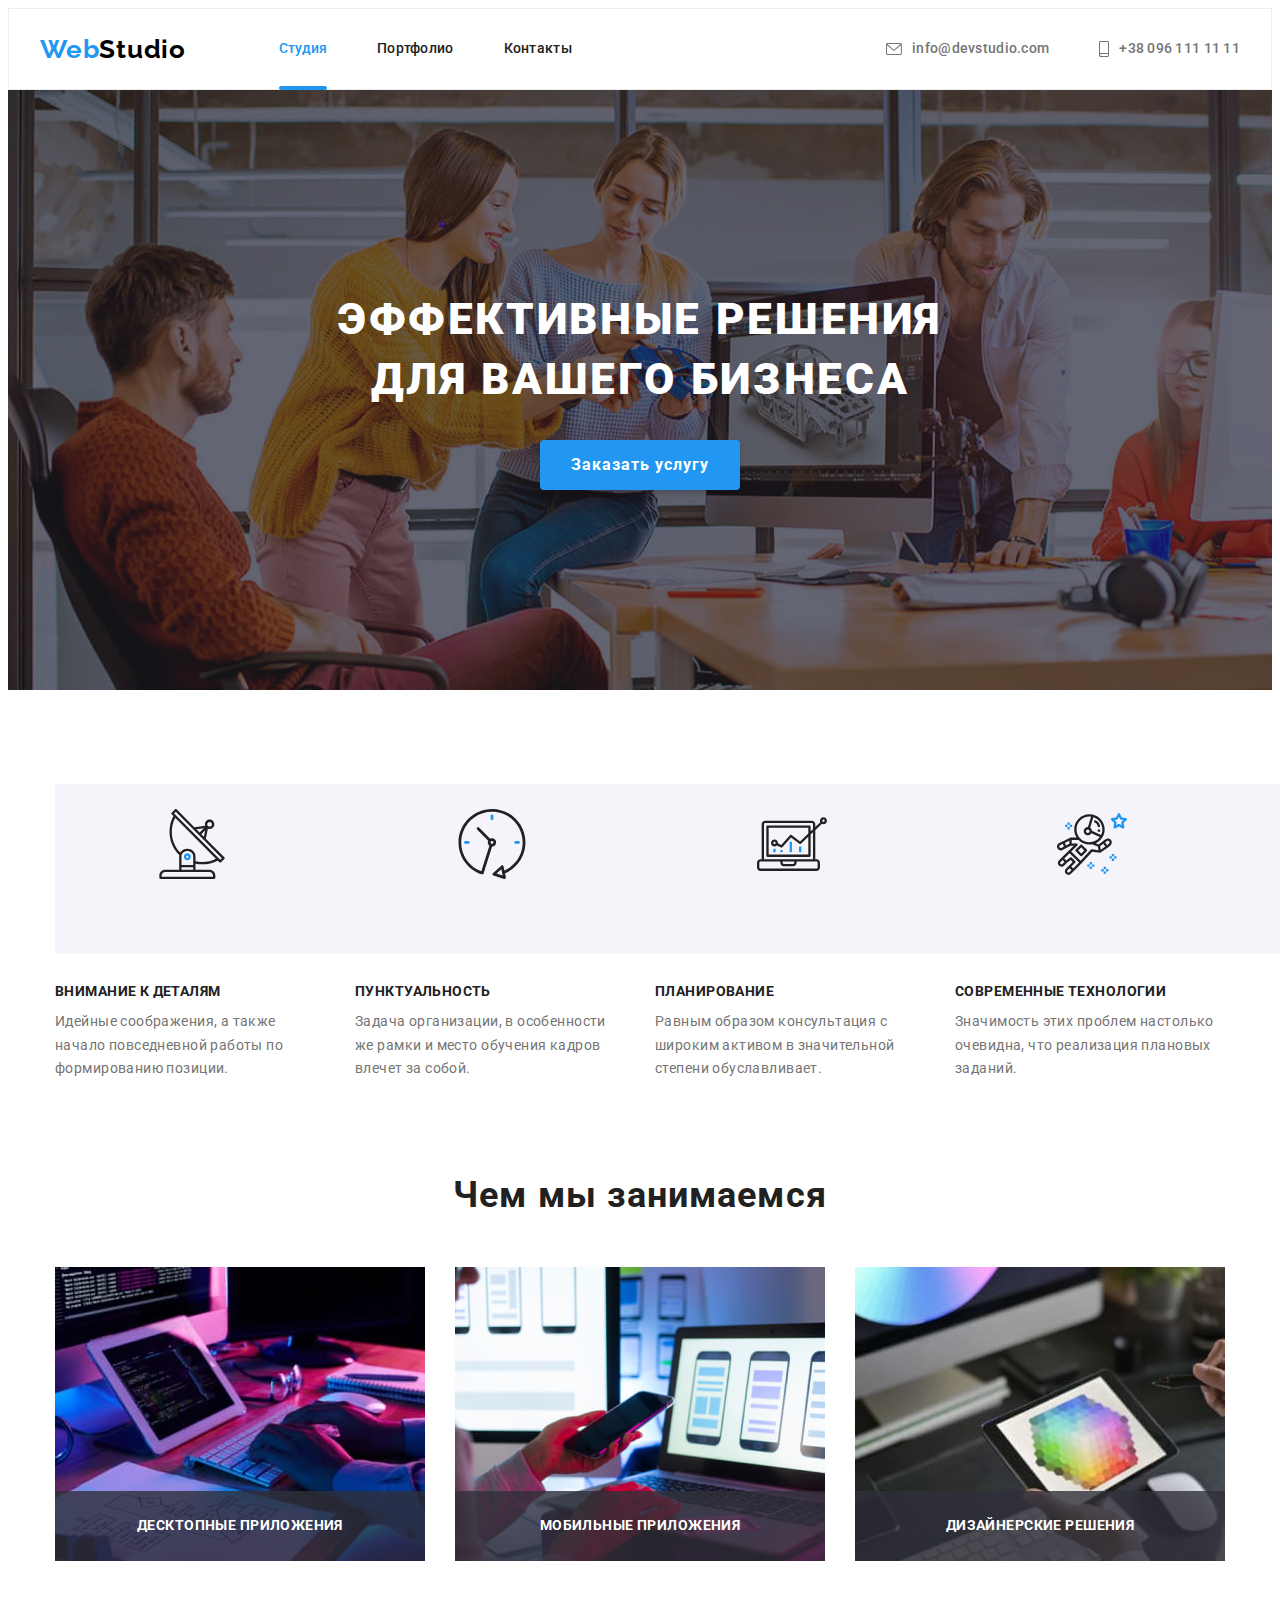
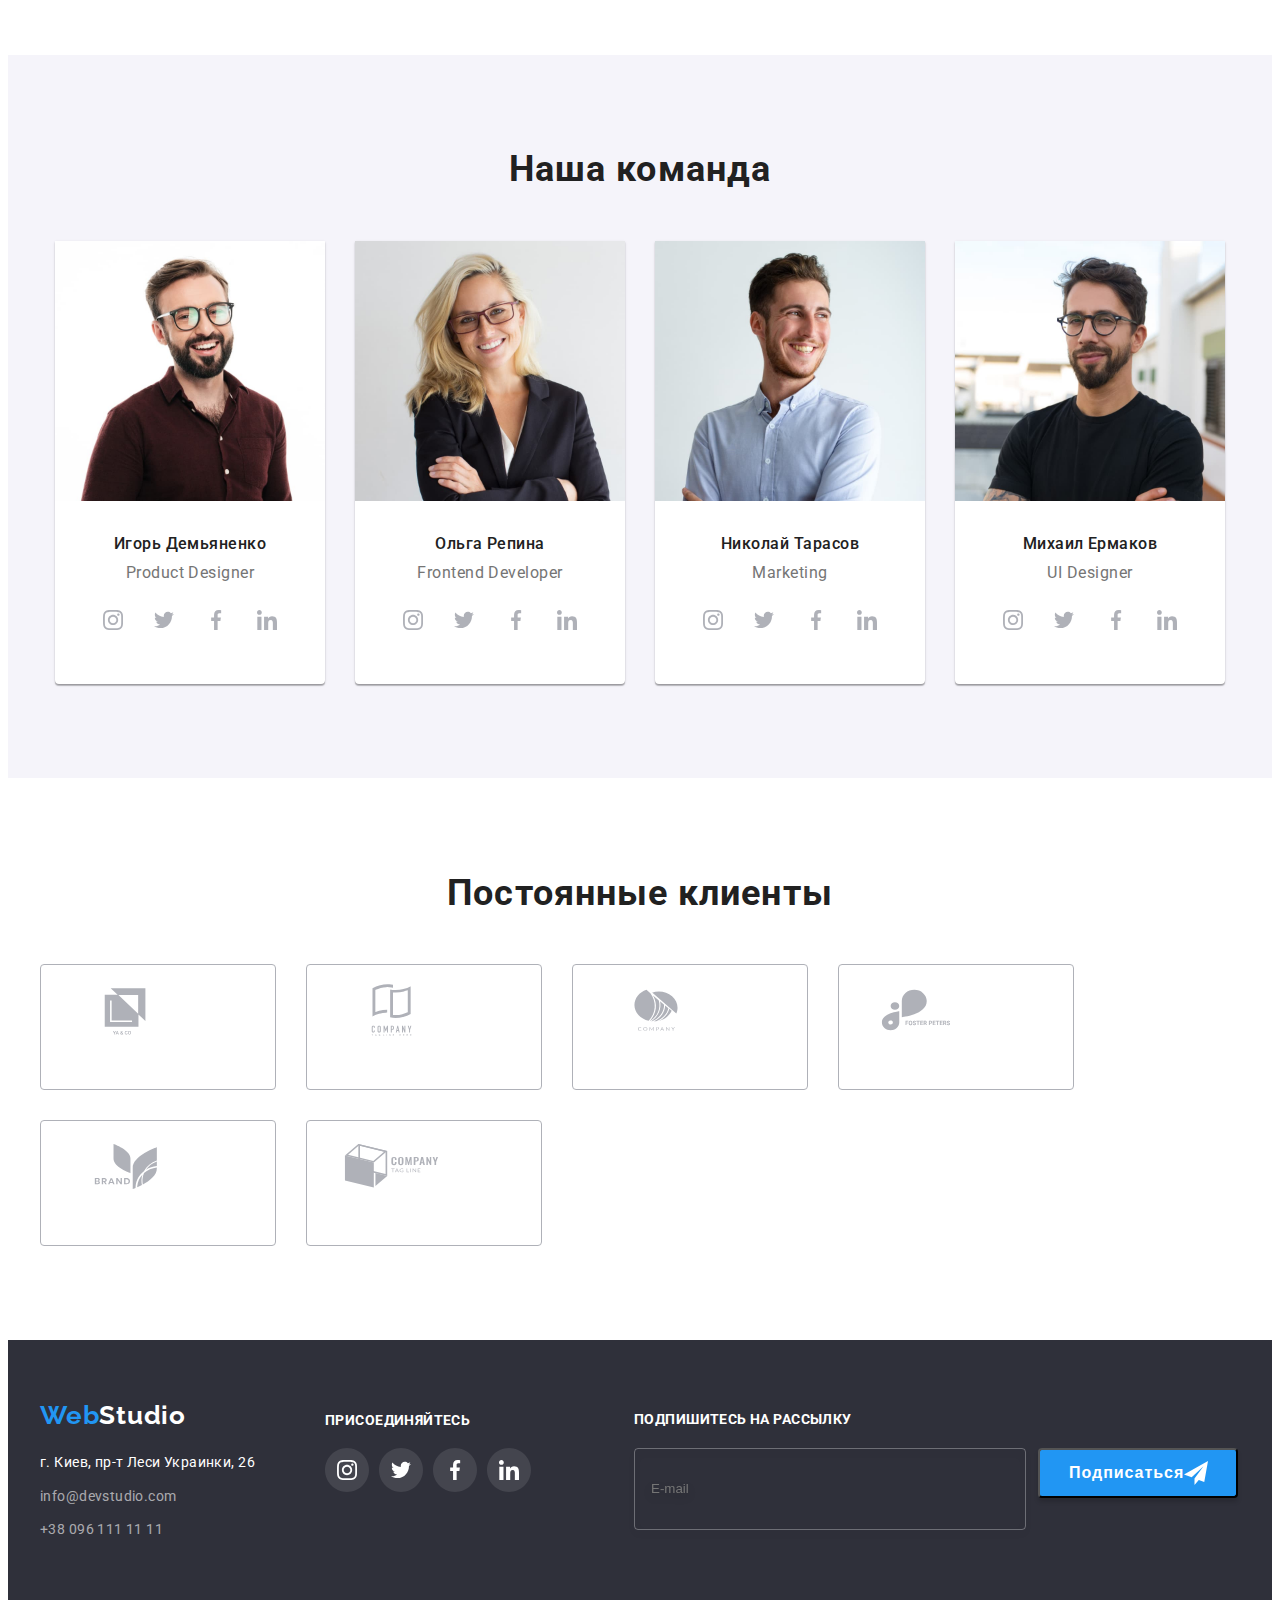
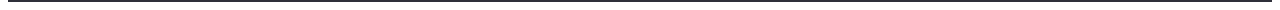
==== index.html @ 536261a7 "." ====
<!DOCTYPE html>
<html lang="ru">
  <head>
    <meta charset="UTF-8" />
    <meta http-equiv="X-UA-Compatible" content="IE=edge" />
    <meta name="viewport" content="width=device-width, initial-scale=1.0" />
    <link rel="preconnect" href="https://fonts.googleapis.com" />
    <link rel="preconnect" href="https://fonts.gstatic.com" crossorigin />
    <link
      href="https://fonts.googleapis.com/css2?family=Raleway:wght@700&family=Roboto:wght@400;500;700;900&display=swap"
      rel="stylesheet"
    />
    <link
      rel="stylesheet"
      href="https://cdnjs.cloudflare.com/ajax/libs/modern-normalize/1.1.0/modern-normalize.min.css"
      integrity="sha512-wpPYUAdjBVSE4KJnH1VR1HeZfpl1ub8YT/NKx4PuQ5NmX2tKuGu6U/JRp5y+Y8XG2tV+wKQpNHVUX03MfMFn9Q=="
      crossorigin="anonymous"
      referrerpolicy="no-referrer"
    />
    <link rel="stylesheet" href="./css/style.css" />

    <title>Студия</title>
  </head>
  <body>
    <!-- Heder -->
    <header>
      <div class="conteiner">
        <nav class="nav-header">
          <a class="logo" href="./index.html"
            >Web<span class="logo-header">Studio</span></a
          >
          <ul class="nav-list">
            <li class="nav-item">
              <a class="active-page" href="./index.html">Студия</a>
            </li>
            <li class="nav-item">
              <a class="nav-link" href="./portfolio.html">Портфолио</a>
            </li>
            <li class="nav-item"><a class="nav-link" href="#">Контакты</a></li>
          </ul>
        </nav>
        <div class="header-contact">
          <ul class="contact-list">
            <li class="contact-item">
              <a class="contact-link" href="mailto:info@devstudio.com">
                <svg class="mail-icon" width="16px" height="12px">
                  <use href="./img/sprite.svg#icon-envelope"></use>
                </svg>
                info@devstudio.com
              </a>
            </li>
            <li class="contact-item">
              <a class="contact-link" href="tel:+380961111111">
                <svg class="tel-icon" width="10px" height="16px">
                  <use href="./img/sprite.svg#icon-smartphone"></use>
                </svg>
                +38 096 111 11 11
              </a>
            </li>
          </ul>
        </div>
      </div>
    </header>
    <!-- Контент -->
    <main>
      <!-- Верхняя секция -->
      <section class="hero">
        <div class="conteiner">
          <h1 class="hero-title">Эффективные решения для вашего бизнеса</h1>
          <button class="hero-btn" type="button" data-modal-open>
            Заказать услугу
          </button>
        </div>
      </section>
      <!-- Модальное окно -->
      <div class="backdrop is-hidden" data-modal>
        <div class="modal">
          <p class="modal-title">Оставьте свои данные, мы вам перезвоним</p>
          <form class="form-modal" action="" name="callback" autocomplete="on">
            <div class="input-name hover">
              <label class="label" for="name">Имя</label>
              <input class="form-input" type="text" name="name" id="name" />
              <svg class="icon-form" width="18px" height="18px">
                <use href="./img/sprite.svg#icon-person-black"></use>
              </svg>
            </div>
            <div class="input-tel hover">
              <label class="label" for="tel">Телефон</label>
              <input class="form-input" type="tel" name="tel" id="tel" />
              <svg class="icon-form" width="18px" height="18px">
                <use href="./img/sprite.svg#icon-phone-black"></use>
              </svg>
            </div>
            <div class="input-email hover">
              <label class="label" for="email">Почта</label>
              <input class="form-input" type="email" name="email" id="email" />
              <svg class="icon-form" width="18px" height="18px">
                <use href="./img/sprite.svg#icon-email-black"></use>
              </svg>
            </div>
            <div class="input-coments">
              <label class="label" for="coments">Комментарий</label>
              <textarea
                class="form-input text"
                id="coments"
                name="coments"
                rows="5"
                placeholder="Введите текст"
              ></textarea>
            </div>
            <div class="input-mailing">
              <label class="label">
                <input
                  class="input-check"
                  type="checkbox"
                  name="mailing"
                  value="mailing"
                  checked
                /><span class="text-input"
                  >Соглашаюсь с рассылкой и принимаю</span
                >
                <a class="link-input" href="#">Условия договора</a></label
              >
            </div>
            <div class="btn-input-conteiner">
              <button class="imput-btn" type="submit">Отправить</button>
            </div>
          </form>
          <button class="modal-btn" tape="button" data-modal-close>
            <svg class="modal-icon" width="18px" height="18px">
              <use href="./img/sprite.svg#icon-close"></use>
            </svg>
          </button>
        </div>
      </div>
      <!-- Преимущества -->
      <section class="feature">
        <div class="conteiner">
          <h2 class="feature-title">Наши преимущества</h2>
          <ul class="feature-list">
            <li class="feature-item">
              <div class="icon-conteiner">
                <svg class="icon" width="70" height="70">
                  <use href="./img/sprite.svg#icon-antenna"></use>
                </svg>
              </div>

              <h3 class="feature-item-title">Внимание к деталям</h3>
              <p class="feature-item-text">
                Идейные соображения, а также начало повседневной работы по
                формированию позиции.
              </p>
            </li>
            <li class="feature-item">
              <div class="icon-conteiner">
                <svg class="icon" width="70" height="70">
                  <use href="./img/sprite.svg#icon-clock"></use>
                </svg>
              </div>
              <h3 class="feature-item-title">Пунктуальность</h3>
              <p class="feature-item-text">
                Задача организации, в особенности же рамки и место обучения
                кадров влечет за собой.
              </p>
            </li>
            <li class="feature-item">
              <div class="icon-conteiner">
                <svg class="icon" width="70" height="70">
                  <use href="./img/sprite.svg#icon-diagram"></use>
                </svg>
              </div>
              <h3 class="feature-item-title">Планирование</h3>
              <p class="feature-item-text">
                Равным образом консультация с широким активом в значительной
                степени обуславливает.
              </p>
            </li>
            <li class="feature-item">
              <div class="icon-conteiner">
                <svg class="icon" width="70" height="70">
                  <use href="./img/sprite.svg#icon-astronaut"></use>
                </svg>
              </div>
              <h3 class="feature-item-title">Современные технологии</h3>
              <p class="feature-item-text">
                Значимость этих проблем настолько очевидна, что реализация
                плановых заданий.
              </p>
            </li>
          </ul>
        </div>
      </section>
      <!-- Чем мы занимаемся -->
      <section class="work">
        <div class="conteiner">
          <h2 class="work-title">Чем мы занимаемся</h2>
          <ul class="work-list">
            <li class="work-item">
              <img
                width="370"
                src="./img/work.jpg"
                alt="Набирает текст на кравиатуре"
              />
              <div class="work-despiretion">
                <p class="work-text">Десктопные приложения</p>
              </div>
            </li>
            <li class="work-item">
              <img
                width="370"
                src="./img/work_2.jpg"
                alt="Держит в руке телефон"
              />
              <div class="work-despiretion">
                <p class="work-text">Мобильные приложения</p>
              </div>
            </li>
            <li class="work-item">
              <img
                width="370"
                src="./img/work_3.jpg"
                alt="Палитра цветов на планшете"
              />
              <div class="work-despiretion">
                <p class="work-text">Дизайнерские решения</p>
              </div>
            </li>
          </ul>
        </div>
      </section>
      <!-- Команда -->
      <section class="team">
        <div class="conteiner">
          <h2 class="team-title">Наша команда</h2>
          <ul class="team-list">
            <li class="team-item">
              <img
                class="team-img"
                src="./img/comands_1.jpg"
                alt="Мужчина в очках"
                width="270"
              />
              <h3 class="team-item-title">Игорь Демьяненко</h3>
              <p class="team-item-text">Product Designer</p>
              <div class="social-conteiner">
                <ul class="team-social-list">
                  <li>
                    <a class="team-social-link" href="#">
                      <svg class="team-icon-social" width="20" height="20">
                        <use href="./img/sprite.svg#icon-instagram_new"></use>
                      </svg>
                    </a>
                  </li>
                  <li>
                    <a class="team-social-link" href="#"
                      ><svg class="team-icon-social" width="20" height="20">
                        <use href="./img/sprite.svg#icon-twitter-new"></use>
                      </svg>
                    </a>
                  </li>
                  <li>
                    <a class="team-social-link" href="#"
                      ><svg class="team-icon-social" width="20" height="20">
                        <use href="./img/sprite.svg#icon-facebook-new"></use>
                      </svg>
                    </a>
                  </li>
                  <li>
                    <a class="team-social-link" href="#"
                      ><svg class="team-icon-social" width="20" height="20">
                        <use href="./img/sprite.svg#icon-linkedin_new"></use>
                      </svg>
                    </a>
                  </li>
                </ul>
              </div>
            </li>
            <li class="team-item">
              <img
                class="team-img"
                src="./img/comands_2.jpg"
                alt="Женщина в очках"
                width="270"
              />
              <h3 class="team-item-title">Ольга Репина</h3>
              <p class="team-item-text">Frontend Developer</p>
              <div class="social-conteiner">
                <ul class="team-social-list">
                  <li>
                    <a class="team-social-link" href="#"
                      ><svg class="team-icon-social" width="20" height="20">
                        <use href="./img/sprite.svg#icon-instagram_new"></use>
                      </svg>
                    </a>
                  </li>
                  <li>
                    <a class="team-social-link" href="#"
                      ><svg class="team-icon-social" width="20" height="20">
                        <use href="./img/sprite.svg#icon-twitter-new"></use>
                      </svg>
                    </a>
                  </li>
                  <li>
                    <a class="team-social-link" href="#"
                      ><svg class="team-icon-social" width="20" height="20">
                        <use href="./img/sprite.svg#icon-facebook-new"></use>
                      </svg>
                    </a>
                  </li>
                  <li>
                    <a class="team-social-link" href="#"
                      ><svg class="team-icon-social" width="20" height="20">
                        <use href="./img/sprite.svg#icon-linkedin_new"></use>
                      </svg>
                    </a>
                  </li>
                </ul>
              </div>
            </li>
            <li class="team-item">
              <img
                class="team-img"
                src="./img/comands_3.jpg"
                alt="Довольный парень"
                width="270"
              />
              <h3 class="team-item-title">Николай Тарасов</h3>
              <p class="team-item-text">Marketing</p>
              <div class="social-conteiner">
                <ul class="team-social-list">
                  <li>
                    <a class="team-social-link" href="#"
                      ><svg class="team-icon-social" width="20" height="20">
                        <use href="./img/sprite.svg#icon-instagram_new"></use>
                      </svg>
                    </a>
                  </li>
                  <li>
                    <a class="team-social-link" href="#"
                      ><svg class="team-icon-social" width="20" height="20">
                        <use href="./img/sprite.svg#icon-twitter-new"></use>
                      </svg>
                    </a>
                  </li>
                  <li>
                    <a class="team-social-link" href="#"
                      ><svg class="team-icon-social" width="20" height="20">
                        <use href="./img/sprite.svg#icon-facebook-new"></use>
                      </svg>
                    </a>
                  </li>
                  <li>
                    <a class="team-social-link" href="#"
                      ><svg class="team-icon-social" width="20" height="20">
                        <use href="./img/sprite.svg#icon-linkedin_new"></use>
                      </svg>
                    </a>
                  </li>
                </ul>
              </div>
            </li>
            <li class="team-item">
              <img
                class="team-img"
                src="./img/comands_4.jpg"
                alt="Парень с ухмылкой"
                width="270"
              />
              <h3 class="team-item-title">Михаил Ермаков</h3>
              <p class="team-item-text">UI Designer</p>
              <div class="social-conteiner">
                <ul class="team-social-list">
                  <li>
                    <a class="team-social-link" href="#"
                      ><svg class="team-icon-social" width="20" height="20">
                        <use href="./img/sprite.svg#icon-instagram_new"></use>
                      </svg>
                    </a>
                  </li>
                  <li>
                    <a class="team-social-link" href="#"
                      ><svg class="team-icon-social" width="20" height="20">
                        <use href="./img/sprite.svg#icon-twitter-new"></use>
                      </svg>
                    </a>
                  </li>
                  <li>
                    <a class="team-social-link" href="#"
                      ><svg class="team-icon-social" width="20" height="20">
                        <use href="./img/sprite.svg#icon-facebook-new"></use>
                      </svg>
                    </a>
                  </li>
                  <li>
                    <a class="team-social-link" href="#"
                      ><svg class="team-icon-social" width="20" height="20">
                        <use href="./img/sprite.svg#icon-linkedin_new"></use>
                      </svg>
                    </a>
                  </li>
                </ul>
              </div>
            </li>
          </ul>
        </div>
      </section>
      <section class="cliets">
        <div class="conteiner">
          <h2 class="cliets-title">Постоянные клиенты</h2>
          <ul class="cliets-list">
            <li class="clients-item">
              <a href="#" class="clients-link">
                <svg width="106" height="60">
                  <use
                    class="clients-icon"
                    href="./img/sprite.svg#icon-Logo"
                  ></use>
                </svg>
              </a>
            </li>
            <li class="clients-item">
              <a href="#" class="clients-link">
                <svg class="clients-icon" width="106" height="60">
                  <use href="./img/sprite.svg#icon-Logo-1"></use>
                </svg>
              </a>
            </li>
            <li class="clients-item">
              <a href="#" class="clients-link">
                <svg class="clients-icon" width="106" height="60">
                  <use href="./img/sprite.svg#icon-Logo-2"></use>
                </svg>
              </a>
            </li>
            <li class="clients-item">
              <a href="#" class="clients-link">
                <svg class="clients-icon" width="106" height="60">
                  <use href="./img/sprite.svg#icon-Logo-3"></use>
                </svg>
              </a>
            </li>
            <li class="clients-item">
              <a href="#" class="clients-link">
                <svg class="clients-icon" width="106" height="60">
                  <use href="./img/sprite.svg#icon-Logo-4"></use>
                </svg>
              </a>
            </li>
            <li class="clients-item">
              <a href="" class="clients-link">
                <svg class="clients-icon" width="106" height="60">
                  <use href="./img/sprite.svg#icon-Logo-5"></use>
                </svg>
              </a>
            </li>
          </ul>
        </div>
      </section>
    </main>
    <!-- Подвал -->
    <footer>
      <div class="conteiner">
        <div class="contact-footer">
          <a class="logo" href="./index.html"
            >Web<span class="logo-footer">Studio</span></a
          >
          <address>
            <ul>
              <li class="adress-item">
                <a
                  class="address-map"
                  href="https://goo.gl/maps/bw3gN93y1NZQzxdL8"
                  target="_blank"
                  rel="noopener noreferrer"
                  >г. Киев, пр-т Леси Украинки, 26</a
                >
              </li>
              <li class="adress-item">
                <a class="address-link" href="mailto:info@devstudio.com"
                  >info@devstudio.com</a
                >
              </li>
              <li class="adress-item">
                <a class="address-link" href="tel:+380961111111"
                  >+38 096 111 11 11</a
                >
              </li>
            </ul>
          </address>
        </div>
        <div class="social-footer">
          <h2 class="social-footer-title">присоединяйтесь</h2>
          <ul class="social-footer-list">
            <li class="social-footer-item">
              <a class="social-footer-link" href="#">
                <svg class="footer-icon-social" width="44" height="44">
                  <use href="./img/sprite.svg#icon-insta_2"></use>
                </svg>
              </a>
            </li>
            <li class="social-footer-item">
              <a class="social-footer-link" href="#">
                <svg class="icon-social" width="44" height="44">
                  <use href="./img/sprite.svg#icon-twitter_2"></use>
                </svg>
              </a>
            </li>
            <li class="social-footer-item">
              <a class="social-footer-link" href="#">
                <svg class="icon-social" width="44" height="44">
                  <use href="./img/sprite.svg#icon-Ellipsef"></use>
                </svg>
              </a>
            </li>
            <li class="social-footer-item">
              <a class="social-footer-link" href="#">
                <svg class="icon-social" width="44" height="44">
                  <use href="./img/sprite.svg#icon-linkedin_2"></use>
                </svg>
              </a>
            </li>
          </ul>
        </div>
        <div class="footer-form-conteiner">
          <p class="input-title">Подпишитесь на рассылку</p>
          <form class="footer-form" action="" name="callback" autocomplete="on">
            <div class="">
              <input
                class="footer-input"
                type="email"
                placeholder="E-mail"
                name="name"
                id="foot-mailing"
              />
            </div>
            <div class="btn-input-footer">
              <button class="imput-btn-footer" type="submit">
                Подписаться
                <svg class="icon-footer" width="24px" height="24px">
                  <use href="./img/sprite.svg#icon-send"></use>
                </svg>
              </button>
            </div>
          </form>
        </div>
      </div>
    </footer>
    <script src="./js/modal.js"></script>
  </body>
</html>
---- css/style.css ----
/* Основной цвет #757575 */
/* Цвет заголовков #212121 */
/* Белій цвет #FFFFFF */
/* Цвет акцента #2196F3; */
:root {
    --primary-text-color: #757575;
    --title-text-color: #212121;
    --accent-color: #2196F3;
    --next-text-color:#FFFFFF;
    --background-color:#FFFFFF;
}

body {
    font-family: 'Roboto', sans-serif;
    color: var(--primary-text-color) ;
    background-color: #FFFFFF;
}

a {
  text-decoration: none;
  cursor: pointer;  
}

h1,
h2,
h3,
h4,
h5,
h6 {
    margin-top: 0;
    margin-bottom: 0;
    color: var(--title-text-color);
}
p {
    margin-top: 0;
    margin-bottom: 0;
}
ul {
    list-style: none;
    padding: 0;
    margin-top: 0;
    margin-bottom: 0;
}

.conteiner {
    max-width: 1200px;
    padding: 0 15px;
    margin: 0 auto;


}

/* главная */

/* Шапка */
header {
    border: 1px solid #ECECEC;  
}

header .conteiner {
    display: flex;
    flex-wrap: wrap;
    min-height: 80px;
    align-items: center;
}
.nav-header {
    display: flex;
    flex-wrap: wrap;
    align-items: center;
}

.logo {
    font-family: 'Raleway', sans-serif;
    font-weight: 700;
    font-size: 26px;
    line-height: 1.19;
    letter-spacing: 0.03em;
    color: #2196F3;
}

.logo-header {
    color: #000000;;
}

.nav-list {
    display: flex;
    margin-left: 93px;
    padding: 0%;
   
}

.nav-item {
    color:var(--title-text-color);
    position: relative;
    
}

.nav-item:not(:last-child) {
    margin-right: 50px;
}

.nav-link {
    display: block;
    padding-top: 21px;
    padding-bottom: 21px;
    font-weight: 500;
    font-size: 14px;
    line-height: 1.14;
    letter-spacing: 0.02em;
    color: var(--title-text-color);
    transition-duration: 250ms;
    transition-timing-function: cubic-bezier(0.4, 0, 0.2, 1);
}
.nav-link:hover,:focus {
    color: var(--accent-color);
}

.active-page::after {
    content: "";
    position: absolute;
    display: block;
    left: 0;
    bottom: -12px;
    width: 100%;
    height: 4px;
    background-color: var(--accent-color);
    border-radius: 2px;
}

.active-page {
    display: block;
    padding-top: 21px;
    padding-bottom: 21px;
    font-weight: 500;
    font-size: 14px;
    line-height: 1.14;
    color: var(--accent-color);
}


.header-contact {
    margin-left: auto;
    
}

.contact-list {
    display: flex;
    padding: 0;
    margin: 0;
}

.contact-item:not(:last-child) {
    margin-right: 50px;
}

.contact-link {
    display: flex;
    align-items: center;
    padding-top: 21px;
    padding-bottom: 21px;
    font-weight: 500;
    font-size: 14px;
    line-height: 1.14;
    letter-spacing: 0.02em;
    color: #757575;  
}

.mail-icon,
.tel-icon {
    margin-right: 10px;
    fill: currentColor;
    transition-duration: 250ms;
    transition-timing-function: cubic-bezier(0.4, 0, 0.2, 1);
}

.contact-link:hover,:focus {
    color: var(--accent-color);
}

/* секция герой */
.hero {
    text-align: center;
    padding-top: 200px;
    padding-bottom: 200px;
    background-image:linear-gradient(rgba(47, 48, 58, 0.4),
    rgba(47, 48, 58, 0.4)), 
    url(../img/hero.jpg);
    background-color: #2F303A;;
    margin: 0 auto;
    
    
}

.hero-title {
    text-align: center;
    margin: auto;
    margin-bottom: 30px;
    max-width: 696px;
    font-weight: 900;
    font-size: 44px;
    line-height: 1.36;
    letter-spacing: 0.06em;
    text-transform: uppercase;
    color: var(--next-text-color)
}

.hero-btn {
    width: 200px;
    height: 50px;
    background-color: var(--accent-color);
    color: var(--next-text-color);
    box-shadow: 0px 4px 4px rgba(0, 0, 0, 0.15);
    border-radius: 4px;
    border: none;
    font: inherit;
    font-weight: 700;
    font-size: 16px;
    line-height: 1.88;
    letter-spacing: 0.06em;
    cursor: pointer;
    transition-duration: 250ms;
    transition-timing-function: cubic-bezier(0.4, 0, 0.2, 1);
}
.hero-btn:hover,
.hero-btn:focus {
    background-color: #188CE8;
    color: var(--next-text-color);
    
}
/* модальное окно */
.backdrop {
    position: fixed;
    top: 0;
    left: 0;
    width: 100%;
    height: 100%;
    background-color: rgba(0, 0, 0, 0.2);
    transition-duration: 250ms;
    transition-timing-function: cubic-bezier(0.4, 0, 0.2, 1);
    z-index: 1;
        
}

.modal {
    position: absolute;
    display: block;
    top: 50%;
    left: 50%;
    padding: 40px 40px;
    padding-bottom: 50px;
    transform: translate(-50%, -50%);
    width: 528px;
    background-color: #FFFFFF;
    box-shadow: 0px 1px 3px rgba(0, 0, 0, 0.12), 0px 1px 1px rgba(0, 0, 0, 0.14), 0px 2px 1px rgba(0, 0, 0, 0.2);
    border-radius: 4px;
    
}

.backdrop.is-hidden {
    opacity: 0;
    pointer-events: none;
    visibility: hidden;
    transition-duration: 250ms;
    transition-timing-function: cubic-bezier(0.4, 0, 0.2, 1);
    transform: scale(-0.5, 1);
}

.modal-btn {
    
    position: absolute;
    top: 8px;
    right: 8px;
    width: 30px;
    height: 30px;
    display: inline-flex;
    justify-content: center;
    align-items: center;
    background-color: #FFFFFF;
    border: 1px solid rgba(0, 0, 0, 0.1);
    border-radius: 50%; 
    transition-property: fill;
    transition-duration: 250ms;
    transition-timing-function: cubic-bezier(0.4, 0, 0.2, 1);
}

.modal-btn:hover,
.modal-btn:focus {
    fill: var(--accent-color);
}

.form-modal {
    
}

.modal-title {
    font-weight: 700;
    font-size: 20px;
    line-height: 1.15;
    text-align: center;
    letter-spacing: 0.03em;
    color: #212121;
    text-align: center;
    margin-bottom: 30px;
}

.label {
    display: block;
    margin-bottom: 4px;
}

.form-input {
    width: 100%;
    margin: 0;
    padding: 10px 45px;
    border:1px solid rgba(33, 33, 33, 0.2);
    border-radius: 4px;
    border-style: solid;
    outline: none;
    transition-property: border-color;
    transition-duration: 250ms;
    transition-timing-function: cubic-bezier(0.4, 0, 0.2, 1);
}

.form-input:hover,
.form-input:focus {
    border-color: var(--accent-color);
}

.text {
    padding: 12px 16px;
}

.input-check {
    width: 16px; 
    margin-right: 7px; 
}

.text-input {
    font-weight: 400;
    font-size: 14px;
    line-height: 1.71;
    letter-spacing: 0.03em;
}

.link-input {
    font-weight: 400;
    font-size: 14px;
    line-height: 1.71;
    letter-spacing: 0.03em;
    color: #2196F3;

}

.input-name {
    position: relative;
    margin-bottom: 10px;
}

.icon-form {
    position: absolute;
    bottom: 11px;
    left: 15px;
    transition-property: color;
    transition-duration: 250ms;
    transition-timing-function: cubic-bezier(0.4, 0, 0.2, 1);
}

.hover:hover .icon-form {
    fill: var(--accent-color);
}

.input-tel {
    position: relative;
    margin-bottom: 10px;
}

.input-email {
    position: relative;
    margin-bottom: 10px;
}

.input-coments {
    margin-bottom: 10px;
}

.input-mailing {
    display: inline-flex;
    width: 100%;
    justify-content: center;
    align-items: center;
    margin-bottom: 30px;
}

.btn-input-conteiner {
    width: 100%;
    display: inline-flex;
    justify-content: center;
}

.imput-btn {
    width: 200px;
    height: 50px;
    background-color: #2196F3;
    box-shadow: 0px 4px 4px rgba(0, 0, 0, 0.15);
    border-radius: 4px;
    border: none;
    font-weight: 700;
    font-size: 16px;
    line-height: 1.88;
    align-items: center;
    text-align: center;
    letter-spacing: 0.06em;
    font: inherit;
    color: #FFFFFF;
    cursor: pointer;
    transition-property: background-color, color;
    transition-duration: 250ms;
    transition-timing-function: cubic-bezier(0.4, 0, 0.2, 1);
}
.imput-btn:hover,
.imput-btn:focus {
    background-color: #188CE8;
    color: #FFFFFF;
}

/* Секция особенности */

.feature {
    padding-top: 94px;
    padding-bottom: 94px;

}

.feature-title {
    display: none;
}

.feature-list {
    display: flex;
    flex-wrap: wrap;
    justify-content: center;
    gap: 30px 30px;
}

.feature-item {
    width: 270px;
    
}

.feature-item:not(:last-child) {
    
}

.feature-item-title {
    margin-bottom: 0;
    margin-bottom: 10px;
    font-size: 14px;
    line-height: 1.14;
    letter-spacing: 0.03em;
    text-transform: uppercase;
}

.feature-item-text {
    margin-bottom: 0;
    font-size: 14px;
    line-height: 1.71;
    letter-spacing: 0.03em;
}

.icon-conteiner {
    margin-bottom: 30px;
    width: 270px;
    height: 120px;
    padding: 25px 102px;
    background-color: #F5F4FA;
    border-radius: 4px;
    
}

.icon {
    
    
    
    
}

.feature-icon {
    
}

/* Секция наши работы */

.work {
    padding-bottom: 94px;
}

.work-title {
    margin-bottom: 0;
    margin-bottom: 50px;
    font-size: 36px;
    line-height: 1.16;
    letter-spacing: 0.03em;
    text-align: center;
}

.work-list {
    display: flex;
    flex-wrap: wrap;
    justify-content: center;
    gap: 30px 30px;
}

.work-item {
    position: relative;
    display: block;
    line-height: 0;
    
}


.work-despiretion {
    position: absolute;
    bottom: 0;
    width: 370px;
    background-color: rgba(47, 48, 58, 0.8);
    padding-top: 27px;
    padding-bottom: 27px;
    
    

}

.work-text {
    font-weight: 700;
    font-size: 14px;
    line-height: 1.14;
    text-align: center;
    letter-spacing: 0.03em;
    text-transform: uppercase;
    color: #FFFFFF;
}
/* Секция команда */

.team {
    padding-top: 94px;
    padding-bottom: 94px;
    background-color:  #F5F4FA;
}

.team-title {
    margin-bottom: 50px;
    font-size: 36px;
    line-height: 1.16;
    letter-spacing: 0.03em;
    text-align: center;
}

.team-list {
    display: flex;
    flex-wrap: wrap;
    justify-content: center;
    gap: 30px 30px;
}

.team-item {
    width: 270px;
    padding-bottom: 30px;
    text-align: center;
    background: #FFFFFF;
    box-shadow: 0px 1px 3px rgba(0, 0, 0, 0.12), 0px 1px 1px rgba(0, 0, 0, 0.14), 0px 2px 1px rgba(0, 0, 0, 0.2);
    border-radius: 0px 0px 4px 4px;
}

.team-img {
    margin-bottom: 30px;
}

.team-item-title {
    margin-bottom: 10px;
    font-weight: 500;
    font-size: 16px;
    line-height: 1.18;
    letter-spacing: 0.03em;
}

.team-item-text {
    margin-bottom: 16px;
    font-size: 16px;
    line-height: 1.18;  
    letter-spacing: 0.03em;
}

.social-conteiner {
    padding: 0 32px;
}

.team-social-list {
    display: flex;
    justify-content: space-around;
}

.team-social-link {
    display: block;
    padding-top: 11px;
    width: 44px;
    height: 44px;
    color: #AFB1B8;
    border-radius: 50%;
    background-color: #FFFFFF;
    transition-duration: 250ms;
    transition-timing-function: cubic-bezier(0.4, 0, 0.2, 1);
    
}

.team-social-link:hover {
    color: var(--background-color);
    background-color: var(--accent-color);
    
}

.team-social-link:focus {
    color: var(--background-color);
    background-color: var(--accent-color);
}

.team-icon-social {
    fill: currentColor;
    

}

.cliets {
    padding-top: 94px;
    padding-bottom: 94px;
}

.cliets-title {
    margin-bottom: 50px;
    font-size: 36px;
    line-height: 42px;
    text-align: center;
    letter-spacing: 0.03em;
}

.clients-item {
    
}

.clients-link {
    display: block;
    Width: 170px;
    Height: 92px;
    padding: 16px 32px;
    border: 1px solid #AFB1B8;
    border-radius: 4px;
    color: #AFB1B8;
    transition-duration: 250ms;
    transition-timing-function: cubic-bezier(0.4, 0, 0.2, 1);
}

.clients-link:hover,
.clients-link:focus {
    border-color: var(--accent-color);
    color: var(--accent-color);
}

.clients-icon {
    fill: currentColor;
}

.cliets-list {
    display: flex;
    flex-wrap: wrap;
    gap: 30px;
}

/* страница портфолио */

.content {}

/* Секция фильтры */


.section-title {
    display: none;
}

.filters-list {
    display: flex;
    justify-content: center;
    margin-bottom: 50px;
    
    
}

.filters-item {
    margin-right: 8px;
}

.filters-btn {
    padding: 6px 22px 6px 22px;
    background: #F5F4FA;
    border-radius: 4px;
    border: 0;
    font: inherit;
    font-weight: 500;
    font-size: 16px;
    line-height: 1.62;
    letter-spacing: 0.03em;
    cursor: pointer;
    text-align: center;
    margin: auto;
    transition-duration: 250ms;
    transition-timing-function: cubic-bezier(0.4, 0, 0.2, 1);

}
.filters-btn:hover, .filters-btn:focus {
    background: #2196F3;
    box-shadow: 0px 3px 1px rgba(0, 0, 0, 0.1), 0px 1px 2px rgba(0, 0, 0, 0.08), 0px 2px 2px rgba(0, 0, 0, 0.12);
    border-radius: 4px;
    color: var(--next-text-color);
}

/* Секция проекты */

.project {
    padding-top: 94px;
    padding-bottom: 94px;
}




.project-list {
  display: flex; 
  flex-wrap: wrap; 
  gap: 30px 30px;
  
}

.project-item {
    width: 370px;
    display: block;
    transition-duration: 250ms;
    transition-timing-function: cubic-bezier(0.4, 0, 0.2, 1);
    
}

.project-link {
    display: block;
    background: #FFFFFF;
    border: 1px solid #EEEEEE;
    padding: 0;
    color: #757575;
    transition-property: border;
    transition-duration: 250ms;
    transition-timing-function: cubic-bezier(0.4, 0, 0.2, 1);
}

.project-link:hover,
.project-link:focus   {
    box-shadow: 0px 1px 1px rgba(0, 0, 0, 0.12), 0px 4px 4px rgba(0, 0, 0, 0.06), 1px 4px 6px rgba(0, 0, 0, 0.16);
}

.project-img {}

.overlay-text {
    font-size: 18px;
    line-height: 1.56;
    letter-spacing: 0.03em;
    color: #FFFFFF;  
}

.project-tumb {
    position: relative;
    top: 0px;
    overflow: hidden;
    line-height: 0;
}


.project-overlay {
    content: "";
    position: absolute;
    top: 0;
    left: 0;
    width: 370px;
    height: 294px;
    padding: 63px 24px;
    background-color: rgba(33, 150, 243, 0.9);
    transform: translateY(calc(+0% + 295px));
    transition-duration: 250ms;
    transition-timing-function: cubic-bezier(0.4, 0, 0.2, 1);
}

.project-link:hover .project-overlay
 {
    transform: translateY(0%)
}

.project-link:focus .project-overlay {
    transform: translateY(0%)
}


.project-description {
    padding: 24px 20px;
}

.project-title {
    margin-bottom: 4px;
    font-size: 18px;
    line-height: 2;
    letter-spacing: 0.06em;
}
.project-text {
    font-size: 16px;
    line-height: 1.88;
    letter-spacing: 0.03em;
}

/* Подвал */

footer {
    padding-top: 60px;
    padding-bottom: 60px;
    background-color: #2F303A;
}

footer .conteiner {
    display: flex;
    flex-wrap: wrap;
}

.logo-footer {
    color: #FFFFFF;
}

.contact-footer {
    margin-right: 70px;
}

address {
    display: flex;
    margin-top: 20px;
    font-style: normal;
}
.adress-item:not(:last-child) {
    margin-bottom: 10px;
}

.address-map {
    font-weight: 400;
    font-size: 14px;
    line-height: 1.71;
    letter-spacing: 0.03em;
    color: var(--next-text-color);
}
.address-link {
    font-weight: 400;
    font-size: 14px;
    line-height: 1.71;
    letter-spacing: 0.03em;
    color: rgba(255, 255, 255, 0.6);
    transition-duration: 250ms;
    transition-timing-function: cubic-bezier(0.4, 0, 0.2, 1);
}



.address-link:hover,
:focus {
    color: var(--accent-color);
}

.social-footer {
    padding-top: 12px;
}

.social-footer-list {
    display: flex;
}

.social-footer-item {
    margin-right: 10px;
}

.social-footer-link {
    color: rgba(255, 255, 255, 0.1);
    fill: rgba(255, 255, 255, 0.1);
    transition-duration: 250ms;
    transition-timing-function: cubic-bezier(0.4, 0, 0.2, 1);
}

 

.social-footer-link:hover,
.social-footer-link:focus {
    color: var(--accent-color);
    fill: var(--accent-color);
    
}

.icon-social {
    fill: currentColor;
}

.social-footer-title {
    margin-bottom: 20px;
    font-size: 14px;
    line-height: 16px;
    letter-spacing: 0.03em;
    text-transform: uppercase;
    color: #FFFFFF;
}

.footer-form-conteiner {
    padding-top: 12px;
    margin-left: 93px;
}

.input-title {
    margin-bottom: 20px;
    font-weight: 700;
    font-size: 14px;
    line-height: 1.14;
    letter-spacing: 0.03em;
    text-transform: uppercase;
    color: #FFFFFF;
}

.footer-form {
    display: flex;
}

.footer-input {
    padding: 15px 16px ;
    width: 358px;
    height: 50px;
    margin-right: 12px;
    border: 1px solid rgba(255, 255, 255, 0.3);
    filter: drop-shadow(0px 4px 4px rgba(0, 0, 0, 0.15));
    border-radius: 4px;
    background-color: transparent;
}

.btn-input-footer {}

.imput-btn-footer {
    position: relative;
    display: inline-flex;
    padding: 10px 29px;
    align-items: center;
    width: 200px;
    height: 50px;
    background-color: #2196F3;
    box-shadow: 0px 4px 4px rgba(0, 0, 0, 0.15);
    border-radius: 4px;
    font-weight: 700;
    font-size: 16px;
    line-height: 1.88;
    letter-spacing: 0.06em;
    color: #FFFFFF;
}

.imput-btn-footer:hover,
.imput-btn-footer:focus {
    background-color: #188CE8;
    color: #FFFFFF;
}

.icon-footer {
    position: absolute;
    right: 28px;
    fill: #FFFFFF;
}
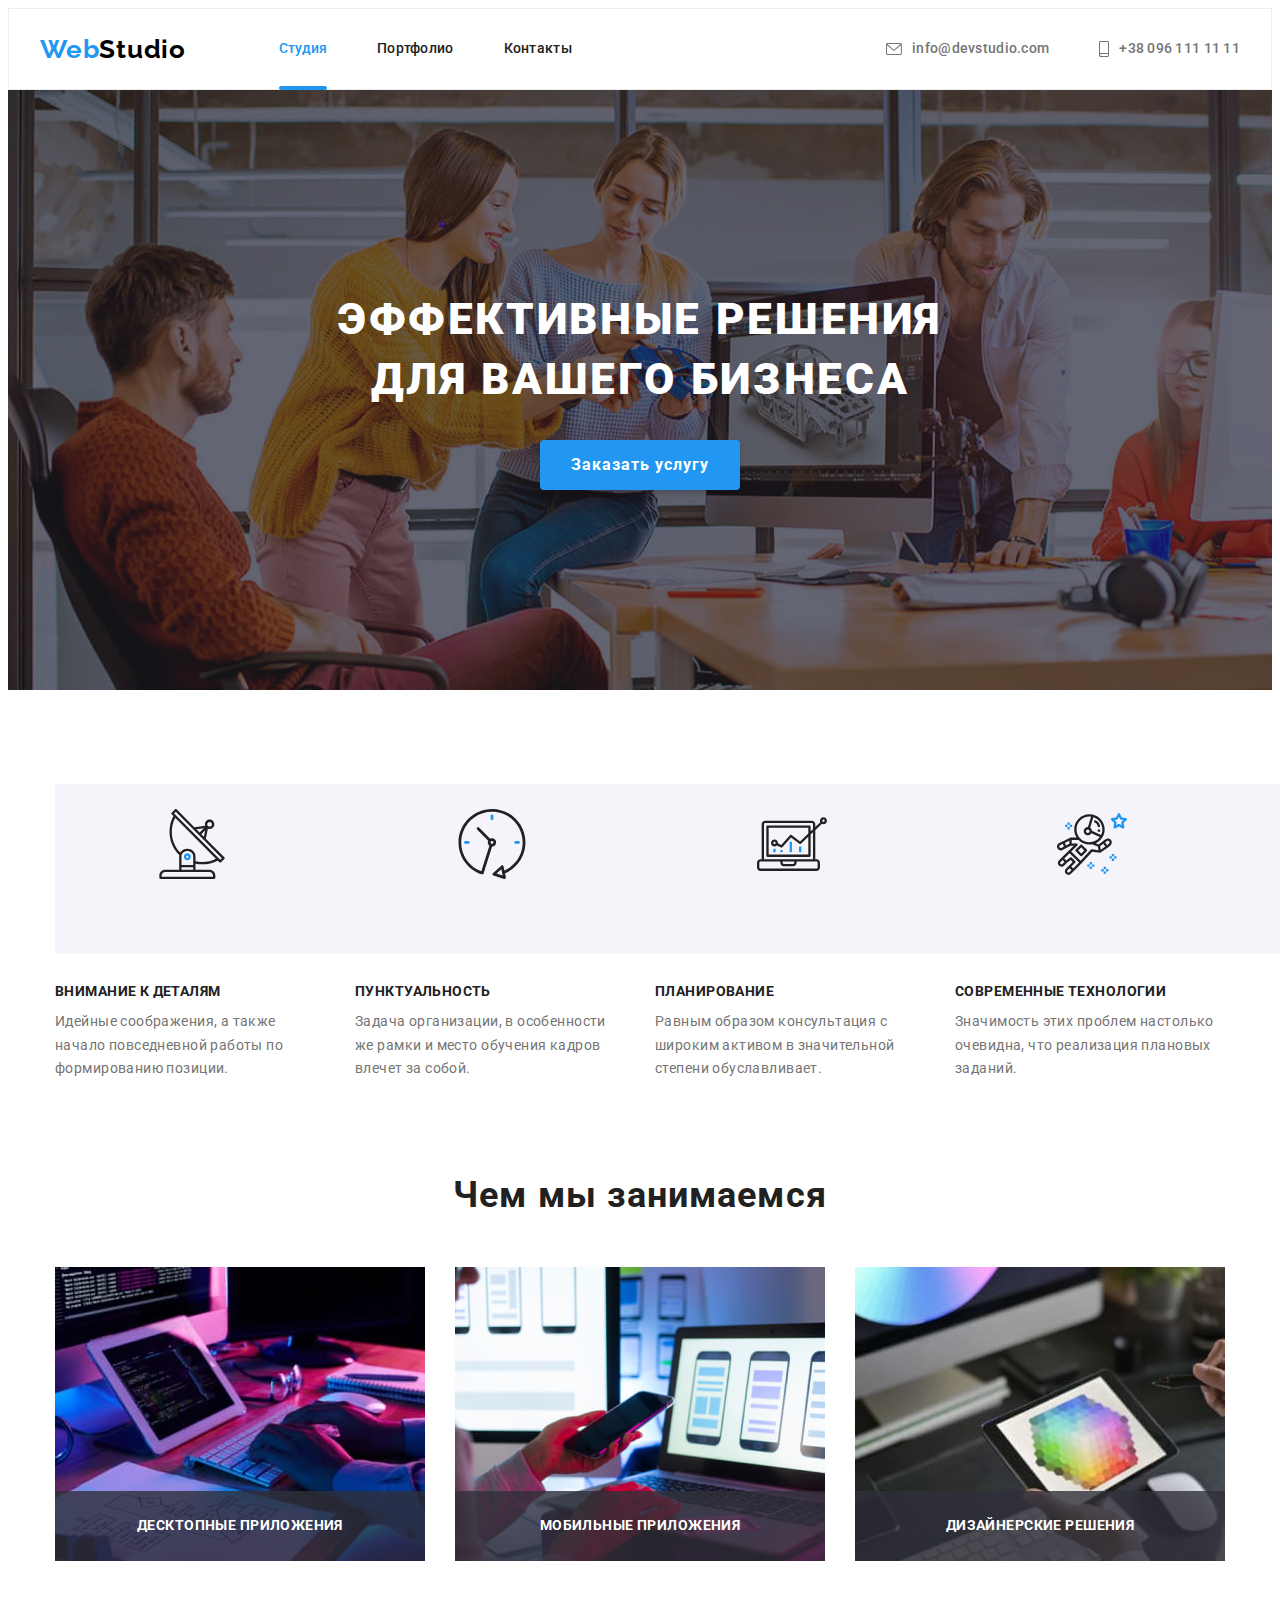
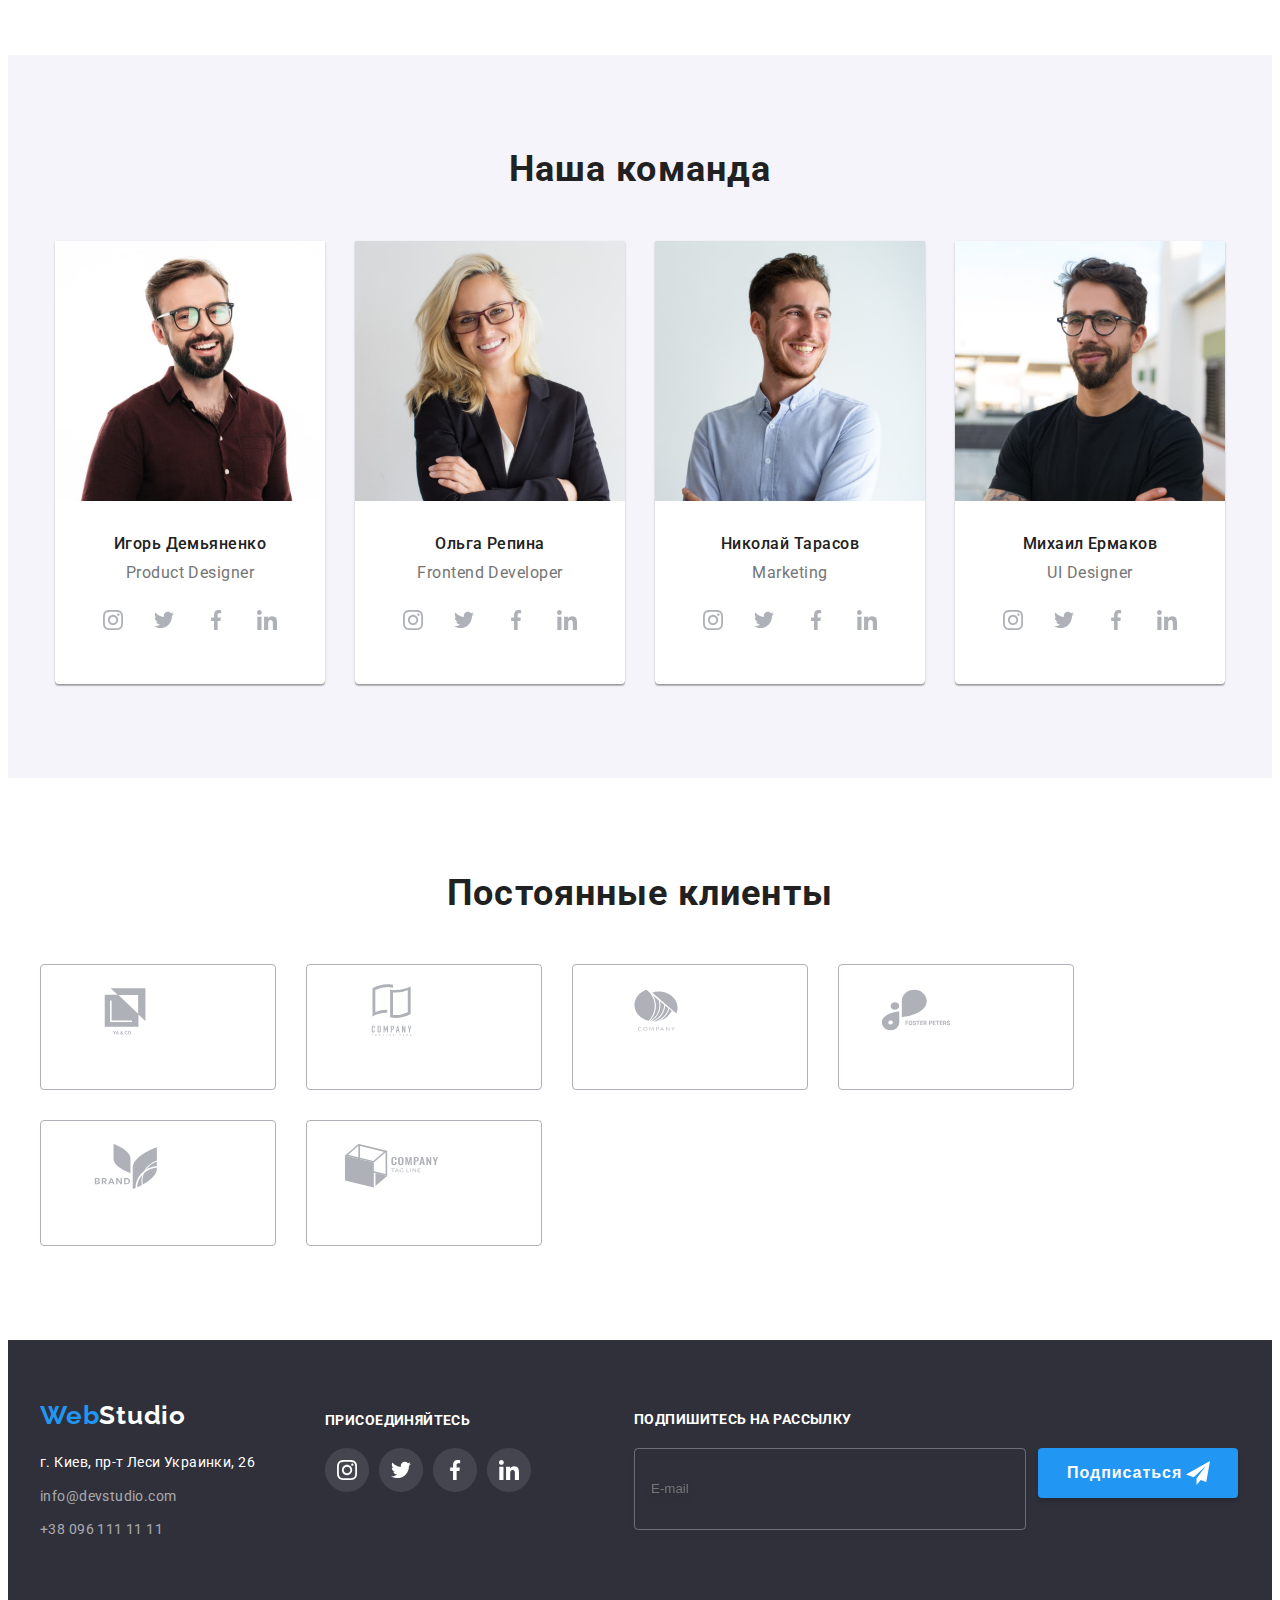
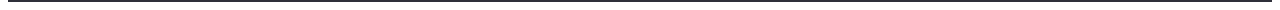
==== commit 0b4f6af6: "внесены правки" ====
--- a/index.html
+++ b/index.html
@@ -109,14 +109,20 @@
               ></textarea>
             </div>
             <div class="input-mailing">
-              <label class="label">
+              <label class="label-check">
                 <input
-                  class="input-check"
+                  class="input-check visually-hidden"
                   type="checkbox"
                   name="mailing"
                   value="mailing"
                   checked
-                /><span class="text-input"
+                />
+                <span class="form-check">
+                  <svg class="icon-check" width="11px" height="8px">
+                    <use href="./img/sprite.svg#icon-check-box"></use>
+                  </svg>
+                </span>
+                <span class="text-input"
                   >Соглашаюсь с рассылкой и принимаю</span
                 >
                 <a class="link-input" href="#">Условия договора</a></label
--- a/css/style.css
+++ b/css/style.css
@@ -278,6 +278,7 @@
     background-color: #FFFFFF;
     border: 1px solid rgba(0, 0, 0, 0.1);
     border-radius: 50%; 
+    cursor: pointer;
     transition-property: fill;
     transition-duration: 250ms;
     transition-timing-function: cubic-bezier(0.4, 0, 0.2, 1);
@@ -300,18 +301,23 @@
     letter-spacing: 0.03em;
     color: #212121;
     text-align: center;
-    margin-bottom: 30px;
+    margin-bottom: 12px;
 }
 
 .label {
     display: block;
     margin-bottom: 4px;
+    font-weight: 400;
+    font-size: 12px;
+    line-height: 1.16;
+    letter-spacing: 0.01em;
 }
 
 .form-input {
     width: 100%;
+    height: 40px;
     margin: 0;
-    padding: 10px 45px;
+    padding: 0 45px;
     border:1px solid rgba(33, 33, 33, 0.2);
     border-radius: 4px;
     border-style: solid;
@@ -327,7 +333,9 @@
 }
 
 .text {
+    height: 120px;
     padding: 12px 16px;
+    resize: none;
 }
 
 .input-check {
@@ -348,6 +356,7 @@
     line-height: 1.71;
     letter-spacing: 0.03em;
     color: #2196F3;
+    text-decoration: underline;
 
 }
 
@@ -368,6 +377,7 @@
 .hover:hover .icon-form {
     fill: var(--accent-color);
 }
+
 
 .input-tel {
     position: relative;
@@ -389,6 +399,55 @@
     justify-content: center;
     align-items: center;
     margin-bottom: 30px;
+}
+
+.label-check {
+    display: block;
+    justify-content: center;
+    align-items: center;
+    gap: 8px;
+}
+
+.form-check {
+    display: inline-flex;
+    justify-content: center;
+    align-items: center;
+    width: 16px;
+    height: 15px;
+    outline: 2px solid #212121;
+    outline-offset: -2px;
+    border-radius: 2px;
+    transition-duration: 250ms;
+    transition-timing-function: cubic-bezier(0.4, 0, 0.2, 1);
+}
+
+.visually-hidden {
+    position: absolute;
+    white-space: nowrap;
+    width: 1px;
+    height: 1px;
+    overflow: hidden;
+    border: 0;
+    padding: 0;
+    clip: rect(0 0 0 0);
+    clip-path: inset(50%);
+    margin: -1px;
+}
+
+.icon-check {
+    fill: transparent;
+    transition-duration: 250ms;
+    transition-timing-function: cubic-bezier(0.4, 0, 0.2, 1);
+}
+
+.input-check:checked + .form-check>
+.icon-check {
+    fill: var(--next-text-color);
+}
+
+.input-check:checked+.form-check {
+    background-color: var(--accent-color);
+    outline:none;
 }
 
 .btn-input-conteiner {
@@ -410,7 +469,6 @@
     align-items: center;
     text-align: center;
     letter-spacing: 0.06em;
-    font: inherit;
     color: #FFFFFF;
     cursor: pointer;
     transition-property: background-color, color;
@@ -938,6 +996,7 @@
     width: 358px;
     height: 50px;
     margin-right: 12px;
+    color: #FFFFFF;
     border: 1px solid rgba(255, 255, 255, 0.3);
     filter: drop-shadow(0px 4px 4px rgba(0, 0, 0, 0.15));
     border-radius: 4px;
@@ -956,6 +1015,7 @@
     background-color: #2196F3;
     box-shadow: 0px 4px 4px rgba(0, 0, 0, 0.15);
     border-radius: 4px;
+    border: none;
     font-weight: 700;
     font-size: 16px;
     line-height: 1.88;
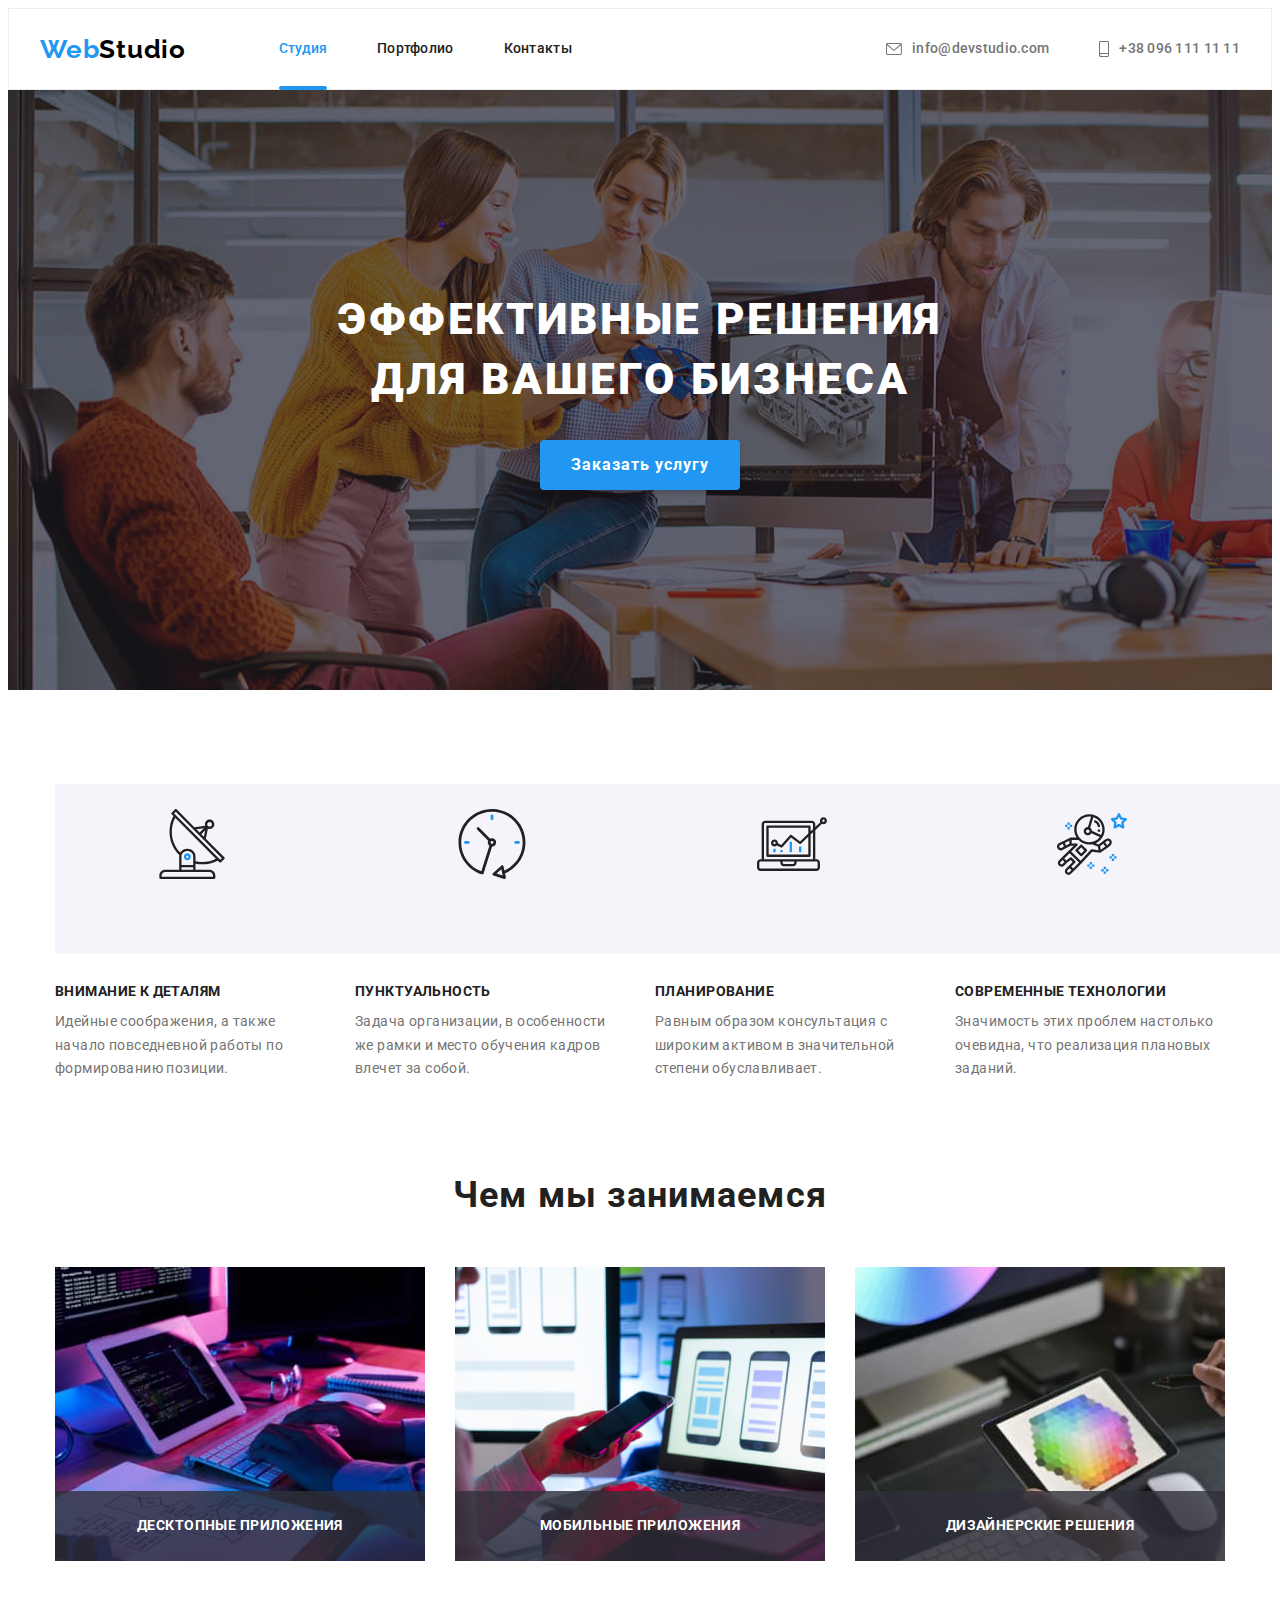
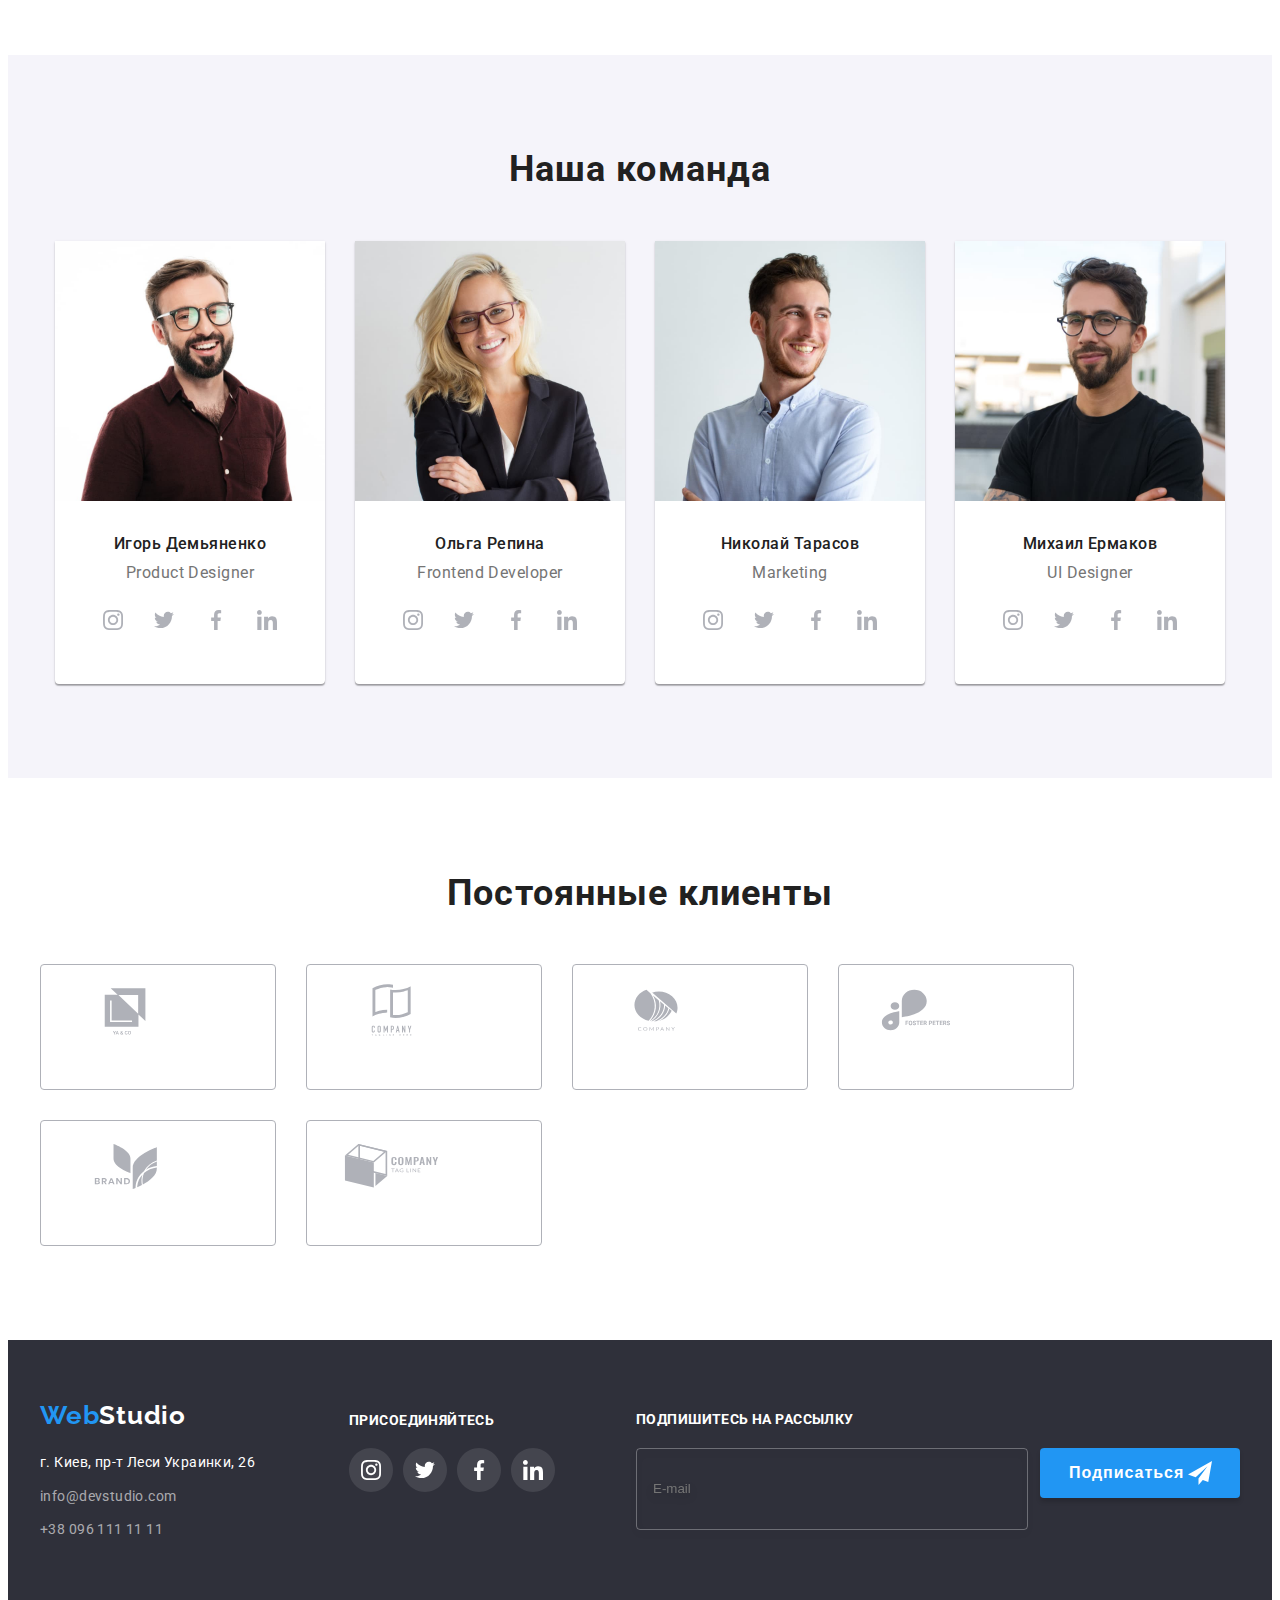
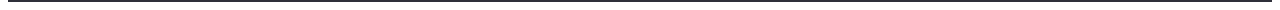
==== commit ad4abe0b: "убран атрибут checked по умолчанию" ====
--- a/index.html
+++ b/index.html
@@ -115,7 +115,6 @@
                   type="checkbox"
                   name="mailing"
                   value="mailing"
-                  checked
                 />
                 <span class="form-check">
                   <svg class="icon-check" width="11px" height="8px">
--- a/css/style.css
+++ b/css/style.css
@@ -67,9 +67,11 @@
     display: flex;
     flex-wrap: wrap;
     align-items: center;
+    margin-right: auto;
 }
 
 .logo {
+    margin-right: 93px;
     font-family: 'Raleway', sans-serif;
     font-weight: 700;
     font-size: 26px;
@@ -84,7 +86,6 @@
 
 .nav-list {
     display: flex;
-    margin-left: 93px;
     padding: 0%;
    
 }
@@ -139,7 +140,7 @@
 
 
 .header-contact {
-    margin-left: auto;
+   
     
 }
 
@@ -745,15 +746,13 @@
 
 .filters-list {
     display: flex;
+    flex-wrap: wrap;
     justify-content: center;
-    margin-bottom: 50px;
-    
-    
-}
-
-.filters-item {
-    margin-right: 8px;
-}
+    gap: 8px;
+    margin-bottom: 50px;  
+}
+
+.filters-item {}
 
 .filters-btn {
     padding: 6px 22px 6px 22px;
@@ -888,6 +887,8 @@
 footer .conteiner {
     display: flex;
     flex-wrap: wrap;
+    
+
 }
 
 .logo-footer {
@@ -933,6 +934,7 @@
 
 .social-footer {
     padding-top: 12px;
+    margin-right: auto;
 }
 
 .social-footer-list {
@@ -973,11 +975,13 @@
 }
 
 .footer-form-conteiner {
+    display: block;
     padding-top: 12px;
-    margin-left: 93px;
+    
 }
 
 .input-title {
+    display: block;
     margin-bottom: 20px;
     font-weight: 700;
     font-size: 14px;
@@ -989,6 +993,7 @@
 
 .footer-form {
     display: flex;
+    flex-wrap: wrap;
 }
 
 .footer-input {
